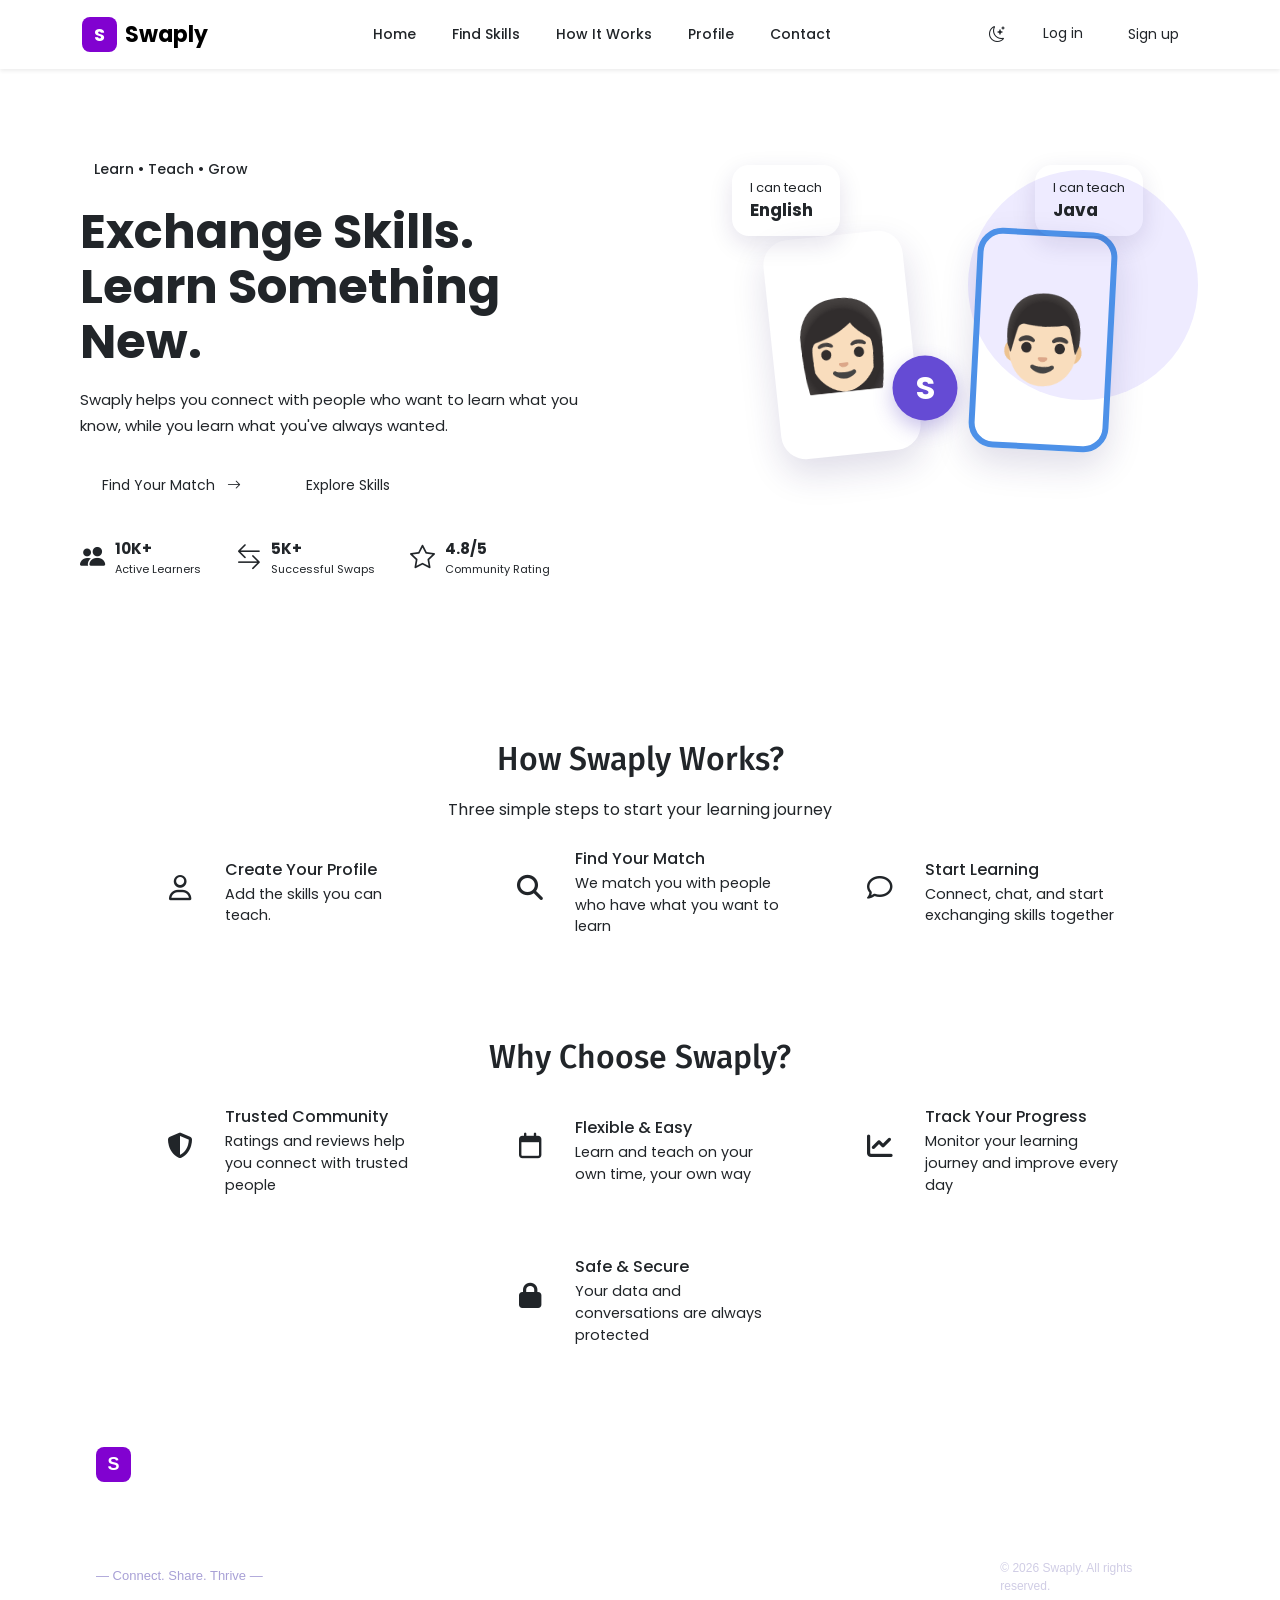
==== index.html @ 7f65cff0 "Merge branch 'main' of https://github.com/salmatareq/Swaply" ====
<!doctype html>
<html lang="en">
  <head>
    <meta charset="UTF-8" />
    <meta name="viewport" content="width=device-width, initial-scale=1.0" />
    <title>Swaply</title>

    <link
      href="https://cdn.jsdelivr.net/npm/bootstrap@5.3.3/dist/css/bootstrap.min.css"
      rel="stylesheet"
    />
    <link
      href="https://cdn.jsdelivr.net/npm/bootstrap@5.3.3/dist/css/bootstrap.min.css"
      rel="stylesheet"
    />

    <link
      href="https://cdn.jsdelivr.net/npm/bootstrap-icons@1.11.3/font/bootstrap-icons.min.css"
      rel="stylesheet"
    />
    <link
      href="https://cdn.jsdelivr.net/npm/bootstrap@5.3.8/dist/css/bootstrap.min.css"
      rel="stylesheet"
      integrity="sha384-sRIl4kxILFvY47J16cr9ZwB07vP4J8+LH7qKQnuqkuIAvNWLzeN8tE5YBujZqJLB"
      crossorigin="anonymous"
    />
    <link
      href="https://cdnjs.cloudflare.com/ajax/libs/font-awesome/6.5.1/css/all.min.css"
      rel="stylesheet"
    />

    <link rel="stylesheet" href="./CSS/Variables.css" />
    <link rel="stylesheet" href="./CSS/index.css" />
    <link rel="stylesheet" href="./CSS/responsive.css" />

    <link
      href="https://fonts.googleapis.com/css2?family=Poppins:wght@400;500;600;700&display=swap"
      rel="stylesheet"
    />
    <link
      href="https://fonts.googleapis.com/css2?family=Fira+Sans:ital,wght@0,100;0,200;0,300;0,400;0,500;0,600;0,700;0,800;0,900;1,100;1,200;1,300;1,400;1,500;1,600;1,700;1,800;1,900&display=swap"
      rel="stylesheet"
    />
    <link rel="preconnect" href="https://fonts.googleapis.com" />
    <link rel="preconnect" href="https://fonts.gstatic.com" crossorigin />
  </head>
  <body>
    <nav class="navbar navbar-expand-lg shadow-sm">
      <div class="container">
        <!-- Logo -->
        <a class="navbar-brand d-flex align-items-center gap-2" href="#">
          <span class="logo-icon">S</span>
          <span class="logo-text">Swaply</span>
        </a>

        <!-- Mobile Toggle -->
        <button
          class="navbar-toggler"
          type="button"
          data-bs-toggle="collapse"
          data-bs-target="#navbarContent"
          aria-controls="navbarContent"
          aria-expanded="false"
          aria-label="Toggle navigation"
        >
          <span class="navbar-toggler-icon"></span>
        </button>

        <div class="collapse navbar-collapse" id="navbarContent">
          <ul class="navbar-nav mx-auto mb-2 mb-lg-0">
            <li class="nav-item">
              <a class="nav-link active" href="#">Home</a>
            </li>

            <li class="nav-item">
              <a class="nav-link" href="./pages/search skills.html"
                >Find Skills</a
              >
            </li>

            <li class="nav-item">
              <a class="nav-link" href="#">How It Works</a>
            </li>

            <li class="nav-item">
              <a class="nav-link" href="./pages/profile.html">Profile</a>
            </li>

            <li class="nav-item">
              <a class="nav-link" href="./pages/contactUs.html">Contact</a>
            </li>
          </ul>

          <button id="theme-toggle" class="theme-toggle-btn">
            <i class="bi bi-moon-stars"></i>
          </button>
          <div class="d-flex gap-2">
            <a href="./pages/login.html" class="btn btn-login">Log in</a>
            <a href="./pages/signup.html" class="btn btn-signup">Sign up</a>
          </div>
        </div>
      </div>
    </nav>
    <main>
      <section class="hero">
        <div class="container">
          <div class="row align-items-center">
            <div class="col-lg-6 hero-text">
              <span class="small-title"> Learn • Teach • Grow </span>

              <h1>
                Exchange Skills.
                <br />
                <span>Learn Something New.</span>
              </h1>

              <p>
                Swaply helps you connect with people who want to learn what you
                know, while you learn what you've always wanted.
              </p>

              <div class="buttons">
                <button class="btn main-btn">
                  Find Your Match
                  <i class="bi bi-arrow-right"></i>
                </button>

                <button class="btn second-btn">Explore Skills</button>
              </div>

              <div class="statistics">
                <div class="stat">
                  <i class="bi bi-people-fill"></i>

                  <div>
                    <strong>10K+</strong>
                    <small>Active Learners</small>
                  </div>
                </div>

                <div class="stat">
                  <i class="bi bi-arrow-left-right"></i>

                  <div>
                    <strong>5K+</strong>
                    <small>Successful Swaps</small>
                  </div>
                </div>

                <div class="stat">
                  <i class="bi bi-star"></i>

                  <div>
                    <strong>4.8/5</strong>
                    <small>Community Rating</small>
                  </div>
                </div>
              </div>
            </div>

            <div class="col-lg-6 hero-image">
              <div class="design-area">
                <div class="circle circle-one"></div>
                <div class="circle circle-two"></div>

                <div class="speech speech-left">
                  <p>I can teach</p>
                  <strong>English</strong>
                </div>

                <div class="person-card person-one">
                  <div class="person">👩🏻</div>
                </div>

                <div class="speech speech-right">
                  <p>I can teach</p>
                  <strong>Java</strong>
                </div>

                <div class="person-card person-two">
                  <div class="person">👨🏻</div>
                </div>

                <div class="swap-icon">S</div>
              </div>
            </div>
          </div>
        </div>
      </section>

      <div class="First-part">
        <h2>How Swaply Works?</h2>
        <p>Three simple steps to start your learning journey</p>

        <div class="rows">
          <div class="box">
            <div class="icon purple">
              <i class="fa-regular fa-user fa-2xl"></i>
            </div>

            <div class="text">
              <h3>Create Your Profile</h3>
              <p>Add the skills you can teach.</p>
            </div>
          </div>
          <div class="box">
            <div class="icon blue">
              <i class="fa-solid fa-magnifying-glass fa-2xl"></i>
            </div>

            <div class="text">
              <h3>Find Your Match</h3>
              <p>We match you with people who have what you want to learn</p>
            </div>
          </div>
          <div class="box">
            <div class="icon green">
              <i class="fa-regular fa-comment fa-2xl"></i>
            </div>

            <div class="text">
              <h3>Start Learning</h3>
              <p>Connect, chat, and start exchanging skills together</p>
            </div>
          </div>
        </div>
      </div>

      <div class="Second-part">
        <h2>Why Choose Swaply?</h2>
        <div class="rows">
          <div class="box">
            <div class="icon purple">
              <i class="fa-solid fa-shield-halved fa-2xl"></i>
            </div>

            <div class="text">
              <h3>Trusted Community</h3>
              <p>Ratings and reviews help you connect with trusted people</p>
            </div>
          </div>
          <div class="box">
            <div class="icon yellow">
              <i class="fa-regular fa-calendar fa-2xl"></i>
            </div>

            <div class="text">
              <h3>Flexible & Easy</h3>
              <p>Learn and teach on your own time, your own way</p>
            </div>
          </div>
          <div class="box">
            <div class="icon green">
              <i class="fa-solid fa-chart-line fa-2xl"></i>
            </div>

            <div class="text">
              <h3>Track Your Progress</h3>
              <p>Monitor your learning journey and improve every day</p>
            </div>
          </div>
          <div class="box">
            <div class="icon blue">
              <i class="fa-solid fa-lock fa-2xl"></i>
            </div>

            <div class="text">
              <h3>Safe & Secure</h3>
              <p>Your data and conversations are always protected</p>
            </div>
          </div>
        </div>
      </div>
    </main>

    <footer class="footer">
      <div class="footer-container">
        <div class="footer-about">
          <div class="footer-logo">
            <span class="logo-icon">S</span>
            <span>Swaply</span>
          </div>
          <p>
            The community for skill exchange.<br />
            Teach. Learn. Grow together.
          </p>
          <p class="tagline">— Connect. Share. Thrive —</p>
        </div>

        <div class="footer-column">
          <h3>Quick Links</h3>
          <a href="#">Home</a>
          <a href="#">Find Skills</a>
          <a href="#">How It Works</a>
          <a href="#">Dashboard</a>
          <a href="#">Contact</a>
        </div>

        <div class="footer-column">
          <h3>Resources</h3>
          <a href="#">Help Center</a>
          <a href="#">Guides</a>
          <a href="#">Community</a>
          <a href="#">Blog</a>
        </div>

        <div class="footer-column">
          <h3>Company</h3>
          <a href="#">About Us</a>
          <a href="#">Contact</a>
          <a href="#">Privacy Policy</a>
          <a href="#">Terms of Service</a>
        </div>

        <div class="footer-column social-column">
          <h3>Stay Connected</h3>
          <div class="social-icons">
            <a href="#">f</a>
            <a href="#">𝕏</a>
            <a href="#">in</a>
            <a href="#">▶</a>
          </div>
          <p class="copyright">© 2026 Swaply. All rights reserved.</p>
        </div>
      </div>
    </footer>

    <script src="./JS/theme.js" defer></script>
    <script src="https://cdn.jsdelivr.net/npm/bootstrap@5.3.3/dist/js/bootstrap.bundle.min.js"></script>
  </body>
</html>
---- CSS/index.css ----
body {
  background-color: var(--white);
}

.navbar {
  padding: 12px 0;
  position: fixed;
  width: 100%;
  z-index: 10;
  background-color: var(--white);
}

/* Logo */
.logo-icon {
  background-color: var(--primary-color);
  color: var(--white);
  width: 32px;
  height: 32px;
  border-radius: 8px;
  display: flex;
  align-items: center;
  justify-content: center;
  font-weight: bold;
  font-size: 20px;
}

.logo-text {
  font-size: 22px;
  font-weight: 700;
  color: var(--text-dark);
}

/* Links */
.navbar-nav {
  gap: 20px;
}

.nav-link {
  color: var(--text-dark) !important;
  font-size: 14px;
  font-weight: 500;
}

.nav-link:hover {
  color: var(--primary-color) !important;
}

.theme-toggle-btn {
  width: 36px;
  height: 36px;
  border-radius: 50%;
  border: 1px solid var(--border-light);
  background-color: var(--bg-white);
  color: var(--text-dark);
  display: flex;
  align-items: center;
  justify-content: center;
  cursor: pointer;
  font-size: 16px;
  margin-right: 10px;
}

.theme-toggle-btn:hover {
  background-color: var(--primary-soft);
}
/* Login */
.btn-login {
  border: 1px solid var(--border-primary);
  color: var(--button-secondary-text);
  background-color: var(--white);
  padding: 8px 18px;
  border-radius: 8px;
  font-size: 14px;
}

.btn-login:hover {
  background-color: var(--border-primary);
  color: var(--text-dark);
}

/* Sign up */
.btn-signup {
  background-color: var(--button-primary);
  color: var(--white);
  padding: 8px 18px;
  border-radius: 8px;
  font-size: 14px;
}

.btn-signup:hover {
  background-color: var(--primary-dark);
  color: white;
}
body {
  font-family: "Poppins", sans-serif;
}
main {
  padding-top: 70px;
}
.hero {
  min-height: 620px;
  background: var(--bg-light);
  padding: 70px 0;
  overflow: hidden;
}

.hero-text {
  padding-left: 10px;
}

.small-title {
  display: inline-block;
  background: var(--primary-soft);
  color: var(--primary-color);
  padding: 6px 14px;
  border-radius: 20px;

  font-size: 14px;
  font-weight: 500;

  margin-bottom: 18px;
}

.hero h1 {
  font-size: 48px;
  line-height: 1.15;
  font-weight: 700;
  color: var(--text-primary);

  margin-bottom: 18px;
}

.hero h1 span {
  color: var(--primary-color);
}

.hero-text > p {
  max-width: 500px;

  color: var(--text-secondary);
  font-size: 15px;
  line-height: 1.7;

  margin-bottom: 25px;
}

.buttons {
  display: flex;
  gap: 18px;
  margin-bottom: 30px;
}

.main-btn {
  background: var(--button-primary);

  color: var(--white);

  padding: 12px 22px;

  border-radius: 7px;
  border: 2px solid var(--button-primary);

  font-size: 14px;
}

.main-btn:hover {
  background: var(--button-primary-hover);
  color: white;
}

.main-btn i {
  margin-left: 8px;
}

.second-btn {
  border: 1px solid var(--border-primary);
  color: var(--button-secondary-text);
  background-color: var(--white);

  padding: 12px 25px;

  border-radius: 7px;

  font-size: 14px;
}

.second-btn:hover {
  background-color: var(--border-primary);
  color: var(--text-dark);
}

.statistics {
  display: flex;
  gap: 35px;
}

.stat {
  display: flex;
  align-items: center;
  gap: 10px;
}

.stat i {
  font-size: 25px;
  color: var(--button-primary);
}

.stat strong {
  display: block;

  font-size: 15px;
  font-weight: 700;
}

.stat small {
  display: block;

  color: var(--text-secondary);
  font-size: 11px;
}

.hero-image {
  position: relative;
}

.design-area {
  height: 450px;
  position: relative;
}

.circle {
  position: absolute;
  border-radius: 50%;
  background: #eeebff;
}

.circle-one {
  width: 230px;
  height: 230px;

  right: 0;
  top: 30px;
}

.circle-two {
  width: 150px;
  height: 150px;

  left: 50px;
  bottom: 20px;

  background: var(--decoration-soft);
}

.person-card {
  position: absolute;

  width: 140px;
  height: 220px;

  border-radius: 25px;

  background: var(--white);

  display: flex;
  justify-content: center;
  align-items: center;

  box-shadow: 0 15px 35px rgba(40, 30, 100, 0.15);
}

.person-one {
  left: 120px;
  top: 95px;

  border: 6px solid var(--accent-purple);

  transform: rotate(-6deg);
}

.person-two {
  right: 85px;
  top: 90px;

  border: 6px solid #4d91e8;

  transform: rotate(3deg);
}

.person {
  font-size: 85px;
}

.speech {
  position: absolute;

  background: var(--white);

  padding: 13px 18px;

  border-radius: 17px;

  box-shadow: 0 8px 25px rgba(30, 20, 90, 0.12);

  font-size: 13px;

  z-index: 5;
}

.speech strong {
  display: block;

  color: var(--button-secondary-text);

  font-size: 17px;
}

.speech-left {
  left: 80px;
  top: 25px;
}

.speech-right {
  right: 55px;
  top: 25px;
}

.speech p {
  color: var(--text-muted);
  margin: 0;
}

.swap-icon {
  position: absolute;

  left: 50%;
  top: 55%;

  transform: translate(-50%, -50%);

  width: 65px;
  height: 65px;

  border-radius: 50%;

  background: #654bd4;

  color: white;

  display: flex;
  align-items: center;
  justify-content: center;

  font-size: 32px;
  font-weight: 700;

  box-shadow: 0 8px 20px rgba(80, 55, 190, 0.3);

  z-index: 10;
}

.arrow {
  position: absolute;

  color: #654bd4;

  font-size: 55px;
  font-weight: bold;

  z-index: 6;
}

.arrow-one {
  left: 45%;
  top: 100px;
}

.arrow-two {
  right: 25%;
  bottom: 50px;

  color: #61b5ee;
}

.First-part,
.Second-part {
  display: flex;
  flex-direction: column;
  justify-content: center;
  align-items: center;
  padding: 50px 0;
}

.First-part h2,
.Second-part h2 {
  font-size: 2rem;
  margin-bottom: 20px;
  font-family: "Fira Sans", sans-serif;
  color: var(--text-dark);
}

.First-part p {
  color: var(--text-muted);
}

.First-part {
  background-color: var(--white);
  
 
}

.Second-part {
  background-color: var(--bg-light);
  padding: 50px 0;
}

.rows {
  display: flex;
  flex-wrap: wrap;
  justify-content: center;
  gap: 50px;
  align-items: center;
  flex: 1;
}

.box {
  display: flex;
  width: 300px;
  height: 100px;
  align-items: center;
  border: 1px solid var(--border-light);
  border-radius: 5px;
  padding: 10px;
  background-color: var(--white);
}

.box h3 {
  font-size: 1rem;
  margin: 10px 0 5px 0;
}

.box p {
  font-size: 0.9rem;
  color: var(--text-muted);
  margin: 0;
}

.icon {
  width: 60px;
  height: 60px;
  display: flex;
  align-items: center;
  justify-content: center;
  border-radius: 50%;
  margin-right: 15px;
  font-size: 0.8rem;
  flex-shrink: 0;
}

.icon.purple {
  background-color: var(--icon-purple-bg);
  color: var(--icon-purple);
}

.icon.blue {
  background-color: var(--icon-blue-bg);
  color: var(--icon-blue);
}

.icon.green {
  background-color: var(--icon-green-bg);
  color: var(--icon-green);
}

.icon.yellow {
  background-color: var(--icon-yellow-bg);
  color: var(--icon-yellow);
}
.footer {
  background: var(--bg-footer);
  color: white;
  padding: 50px 0 25px;
  font-family: Arial, sans-serif;
  margin-top: auto;
}

.footer-container {
  width: 85%;
  max-width: 1200px;
  margin: auto;
  display: grid;
  grid-template-columns: 1.6fr 1fr 1fr 1fr 1.2fr;
  gap: 50px;
}

.footer-logo {
  display: flex;
  align-items: center;
  gap: 10px;
  font-size: 24px;
  font-weight: bold;
  margin-bottom: 15px;
}

.logo-icon {
  width: 35px;
  height: 35px;
  display: flex;
  align-items: center;
  justify-content: center;
  background: #8102d0;
  color: white;
  border-radius: 8px;
  font-size: 18px;
  font-weight: bold;
}

.footer-about p {
  color: var(--border-primary);
  font-size: 14px;
  line-height: 1.8;
}

.footer-about .tagline {
  margin-top: 12px;
  font-size: 13px;
  color: #a8a0d6;
}

.footer-column {
  display: flex;
  flex-direction: column;
}

.footer-column h3 {
  font-size: 15px;
  font-weight: 600;
  margin-bottom: 18px;
  color: white;
  letter-spacing: 0.5px;
}

.footer-column a {
  color: var(--border-primary);
  text-decoration: none;
  font-size: 13px;
  margin-bottom: 10px;
  transition: 0.3s ease;
}

.footer-column a:hover {
  color: var(--primary-color);
  transform: translateX(4px);
}

.social-icons {
  display: flex;
  gap: 12px;
  margin-top: 5px;
  margin-bottom: 20px;
}

.social-icons a {
  width: 36px;
  height: 36px;
  display: flex;
  align-items: center;
  justify-content: center;
  border-radius: 50%;
  background: rgba(255, 255, 255, 0.08);
  color: white;
  font-size: 16px;
  font-weight: bold;
  text-decoration: none;
  transition: 0.3s ease;
}

.social-icons a:hover {
  background: var(--button-primary-hover);
  transform: translateY(-3px);
}

.copyright {
  color: #d0cde5;
  font-size: 12px;
  margin-top: 5px;
}
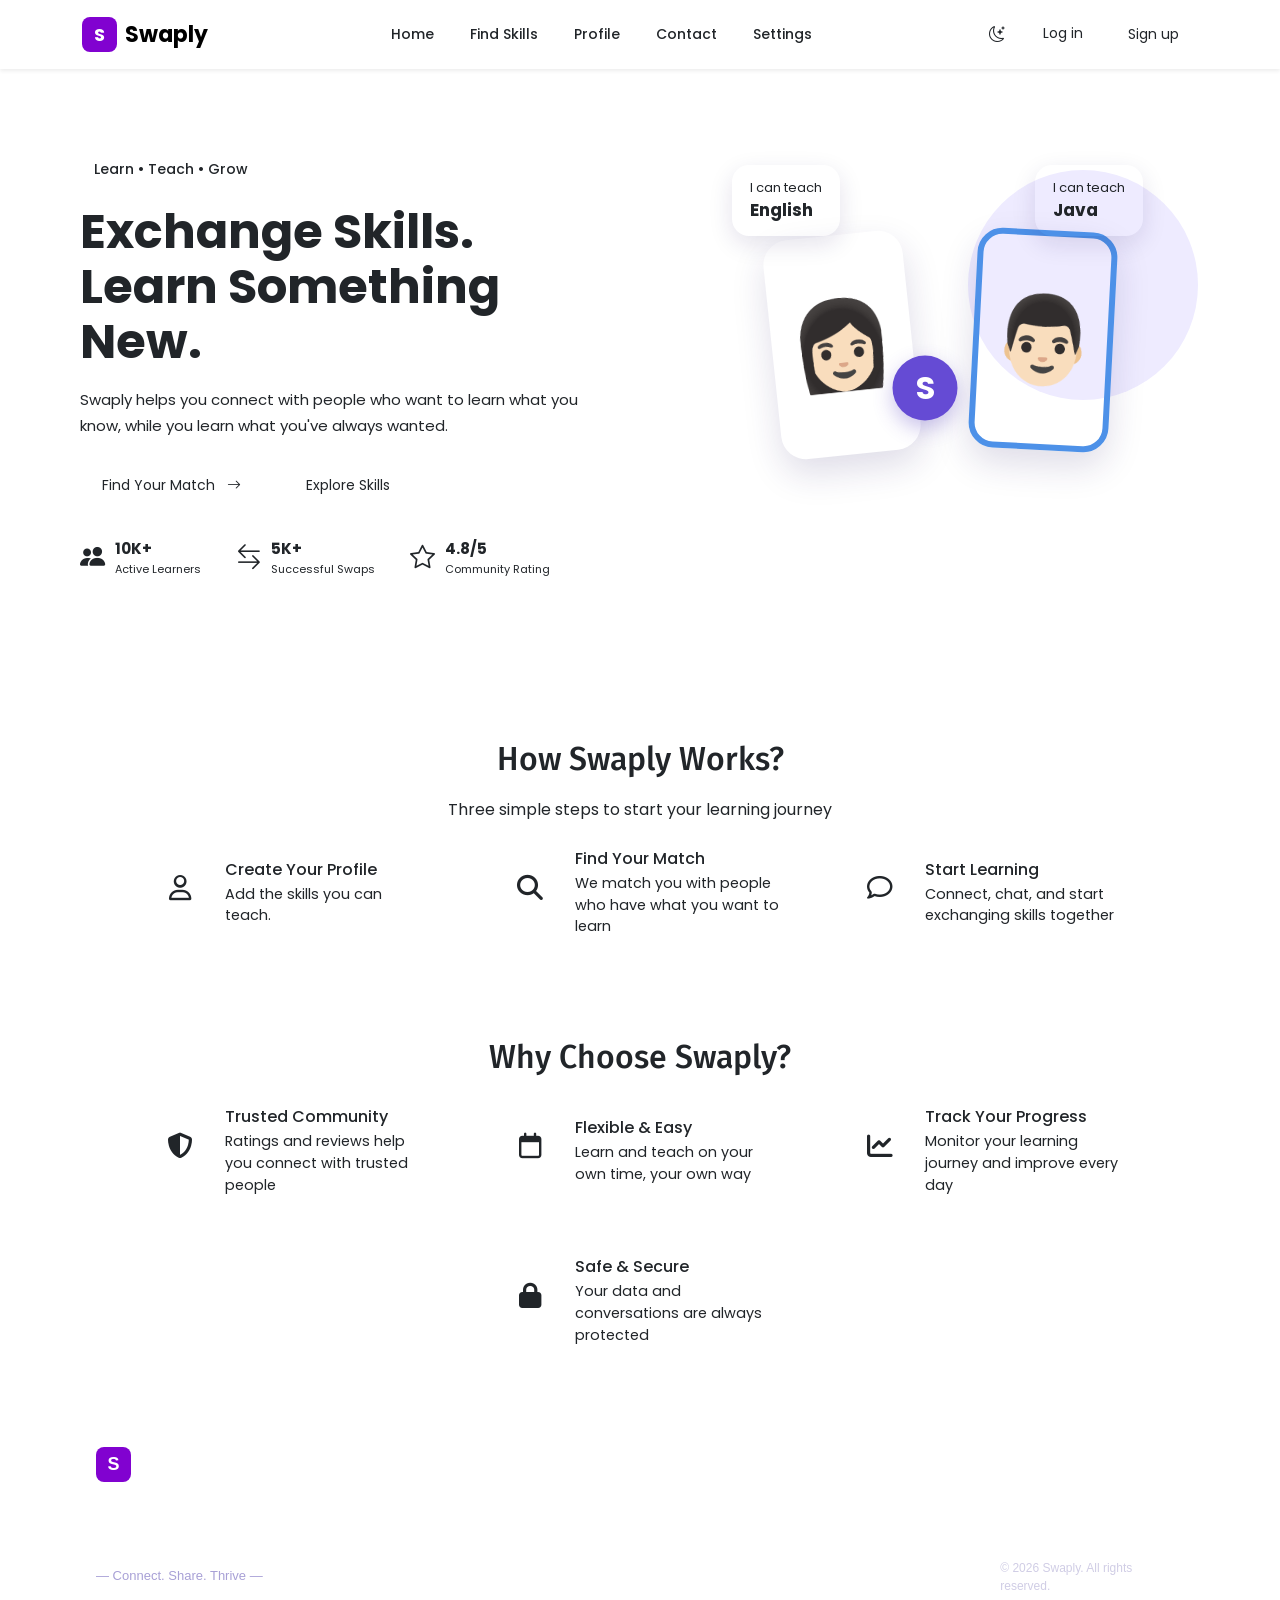
==== commit fd1b85d3: "updates" ====
--- a/index.html
+++ b/index.html
@@ -78,9 +78,7 @@
               >
             </li>
 
-            <li class="nav-item">
-              <a class="nav-link" href="#">How It Works</a>
-            </li>
+            
 
             <li class="nav-item">
               <a class="nav-link" href="./pages/profile.html">Profile</a>
@@ -88,6 +86,9 @@
 
             <li class="nav-item">
               <a class="nav-link" href="./pages/contactUs.html">Contact</a>
+            </li>
+            <li class="nav-item">
+              <a class="nav-link" href="./pages/Settings.html">Settings</a>
             </li>
           </ul>
 
@@ -99,6 +100,7 @@
             <a href="./pages/signup.html" class="btn btn-signup">Sign up</a>
           </div>
         </div>
+        
       </div>
     </nav>
     <main>
@@ -289,11 +291,11 @@
 
         <div class="footer-column">
           <h3>Quick Links</h3>
-          <a href="#">Home</a>
-          <a href="#">Find Skills</a>
-          <a href="#">How It Works</a>
-          <a href="#">Dashboard</a>
-          <a href="#">Contact</a>
+          <a href="./index.html">Home</a>
+          <a href="./pages/search skills.html">Find Skills</a>
+          <a href="./pages/how it works.html">How It Works</a>
+          <a href="./pages/profile.html">profile</a>
+          <a href="./pages/contact.html">Contact</a>
         </div>
 
         <div class="footer-column">
@@ -306,8 +308,8 @@
 
         <div class="footer-column">
           <h3>Company</h3>
-          <a href="#">About Us</a>
-          <a href="#">Contact</a>
+          <a href="./pages/about us.html">About Us</a>
+          <a href="./pages/contact.html">Contact</a>
           <a href="#">Privacy Policy</a>
           <a href="#">Terms of Service</a>
         </div>
--- a/CSS/index.css
+++ b/CSS/index.css
@@ -401,6 +401,7 @@
 
 .First-part p {
   color: var(--text-muted);
+ 
 }
 
 .First-part {
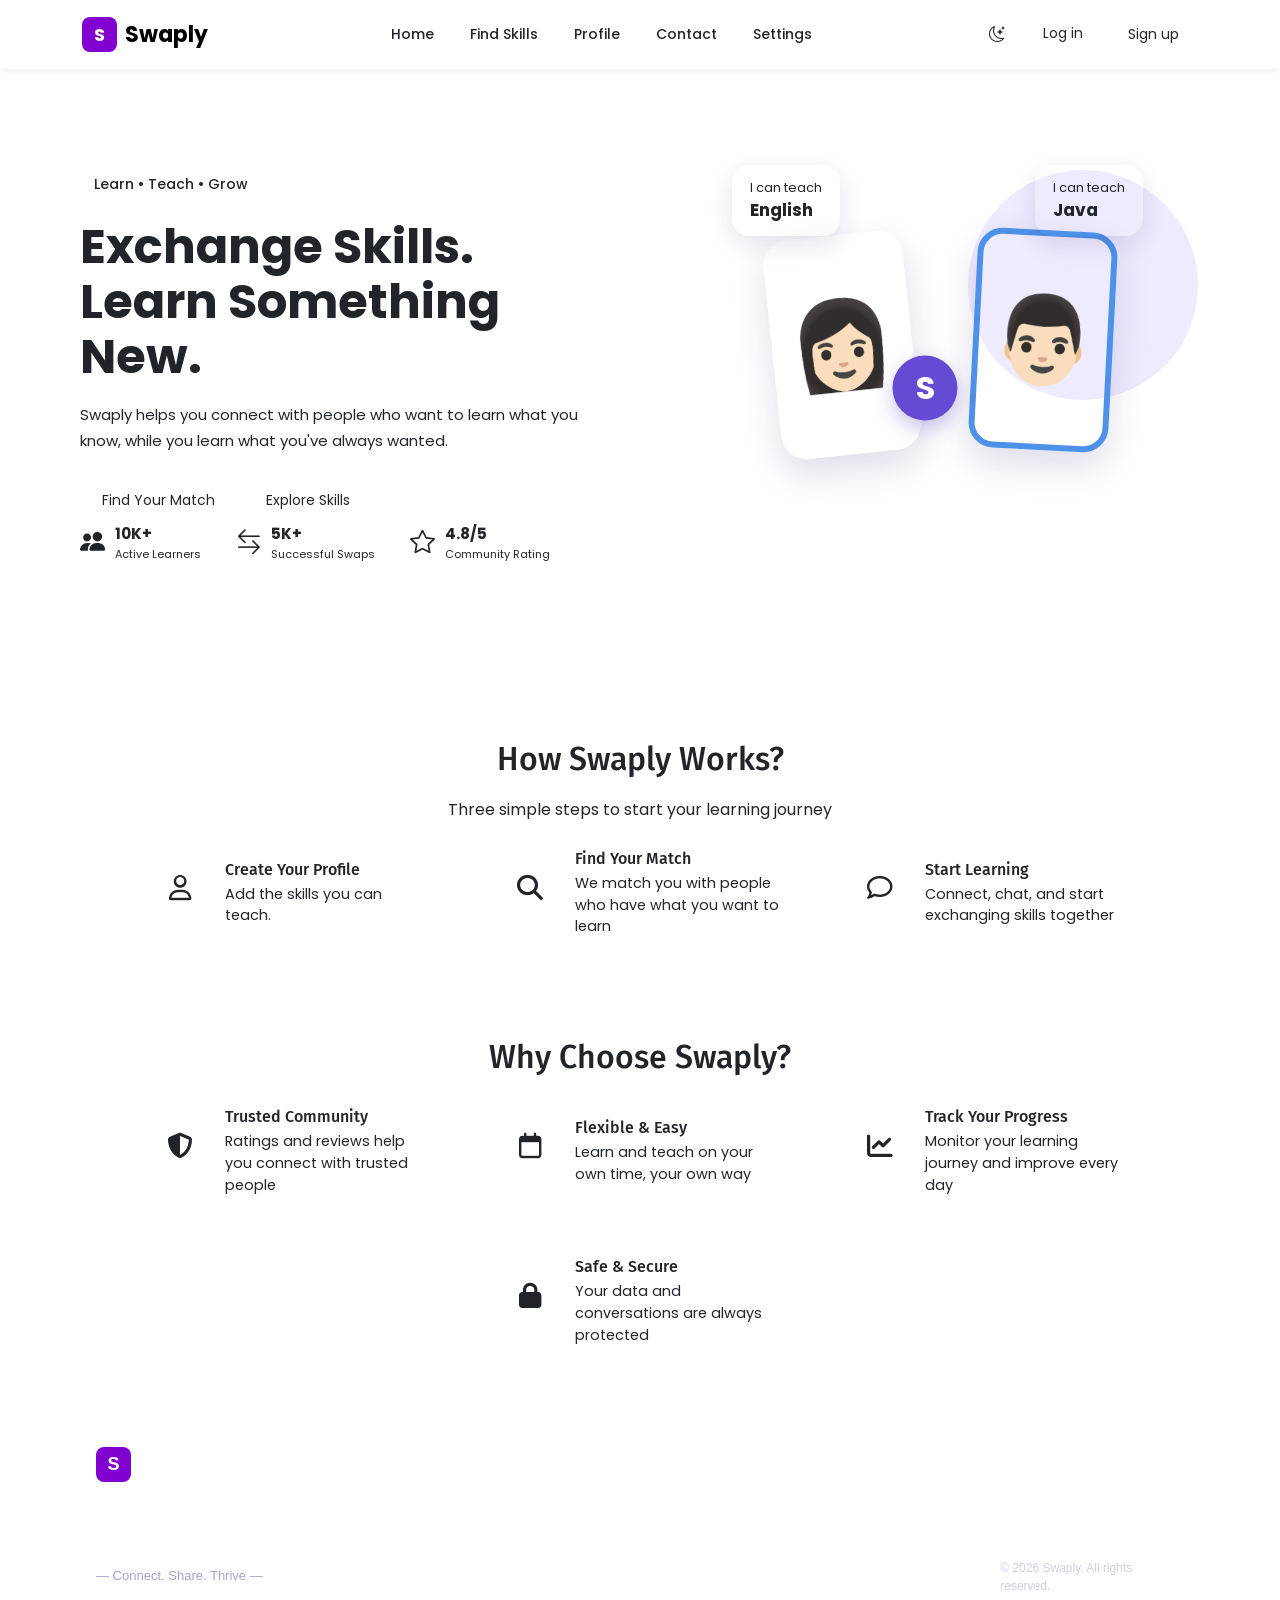
==== commit 96b5c68c: "Update index.html" ====
--- a/index.html
+++ b/index.html
@@ -121,14 +121,14 @@
                 know, while you learn what you've always wanted.
               </p>
 
-              <div class="buttons">
-                <button class="btn main-btn">
-                  Find Your Match
-                  <i class="bi bi-arrow-right"></i>
-                </button>
-
-                <button class="btn second-btn">Explore Skills</button>
-              </div>
+            <div class="card-actions">
+                    <a href="./pages/connect.html" class="btn main-btn">
+                          Find Your Match
+                    </a>
+                    <a href="./pages/search skills.html" class="btn second-btn">
+                           Explore Skills
+                    </a>
+            </div>
 
               <div class="statistics">
                 <div class="stat">
--- a/CSS/index.css
+++ b/CSS/index.css
@@ -194,6 +194,10 @@
   gap: 35px;
 }
 
+.stat strong{
+  color: var(--text-dark)
+}
+
 .stat {
   display: flex;
   align-items: center;
@@ -391,8 +395,8 @@
   padding: 50px 0;
 }
 
-.First-part h2,
-.Second-part h2 {
+.First-part h2,h3,
+.Second-part h2,h3 {
   font-size: 2rem;
   margin-bottom: 20px;
   font-family: "Fira Sans", sans-serif;
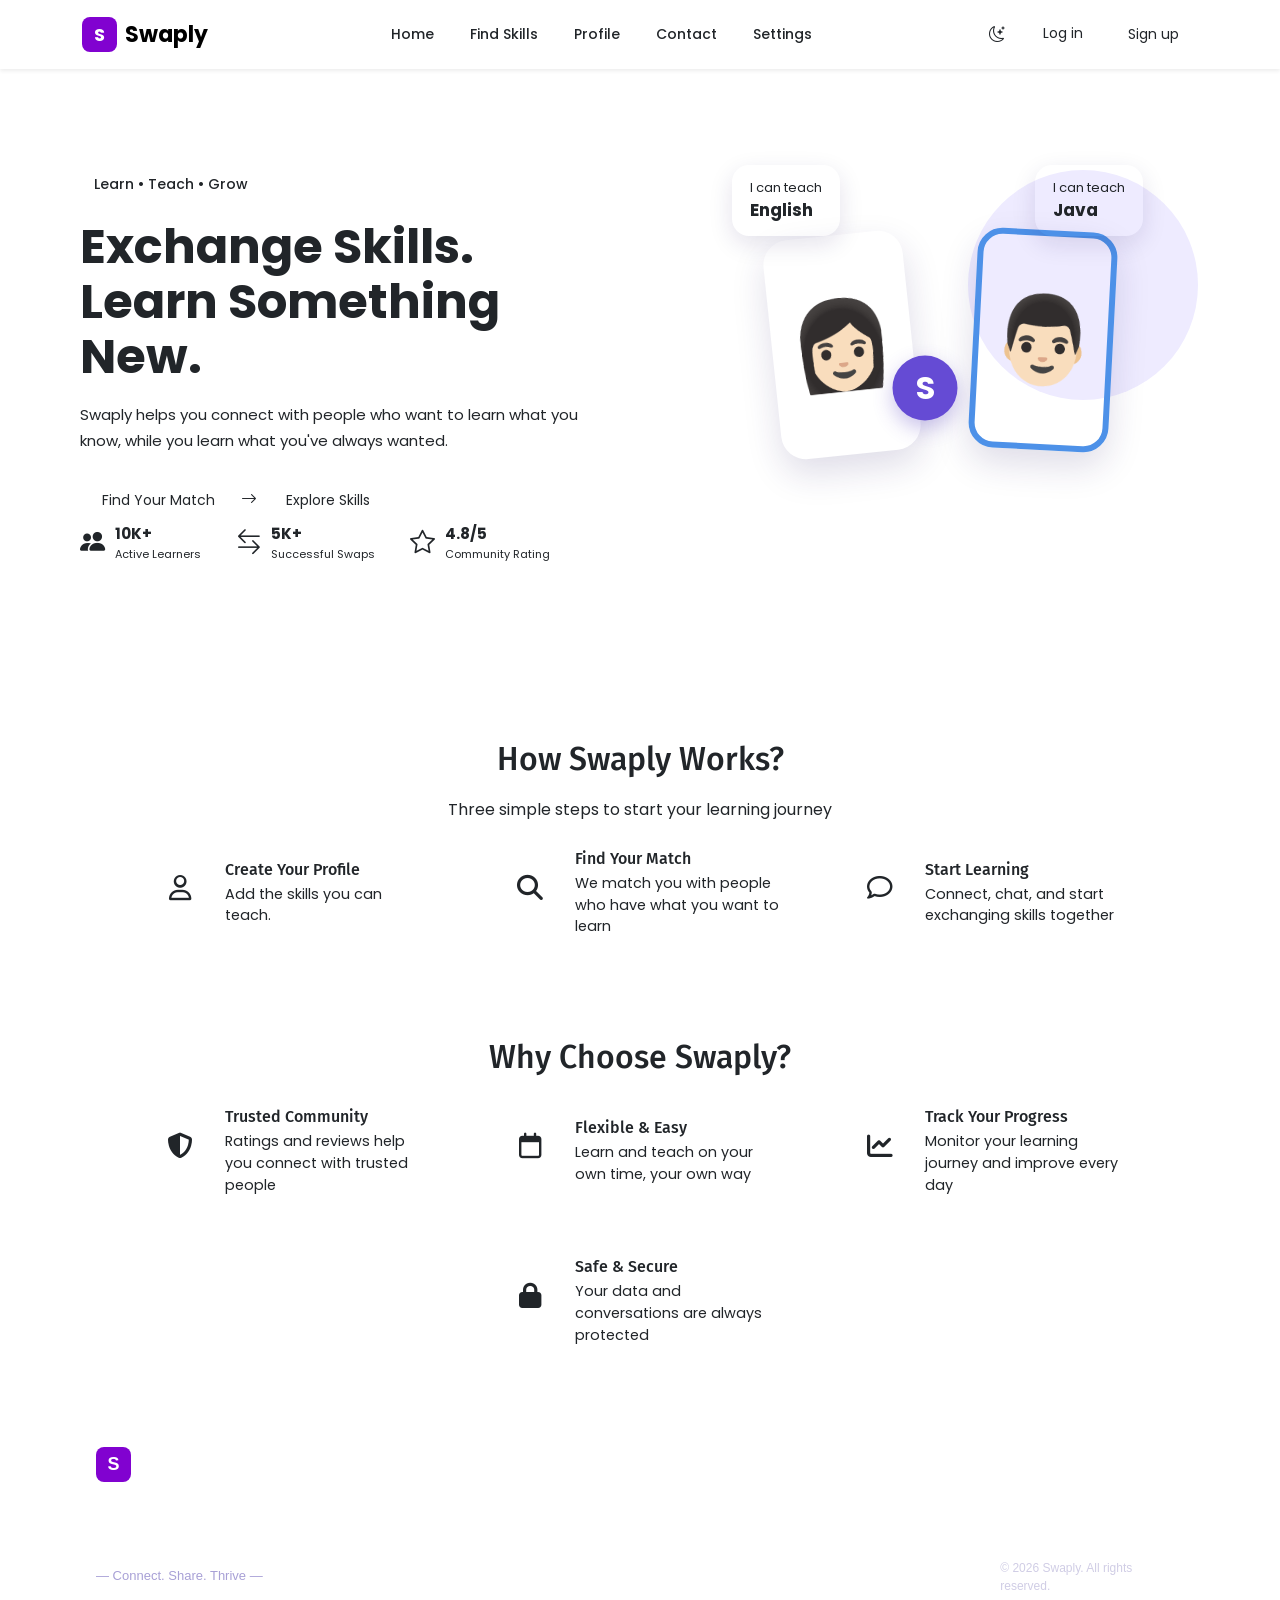
==== commit 96a303bd: "Update index.html" ====
--- a/index.html
+++ b/index.html
@@ -125,6 +125,8 @@
                     <a href="./pages/connect.html" class="btn main-btn">
                           Find Your Match
                     </a>
+                     <i class="bi bi-arrow-right"></i>
+                     
                     <a href="./pages/search skills.html" class="btn second-btn">
                            Explore Skills
                     </a>
